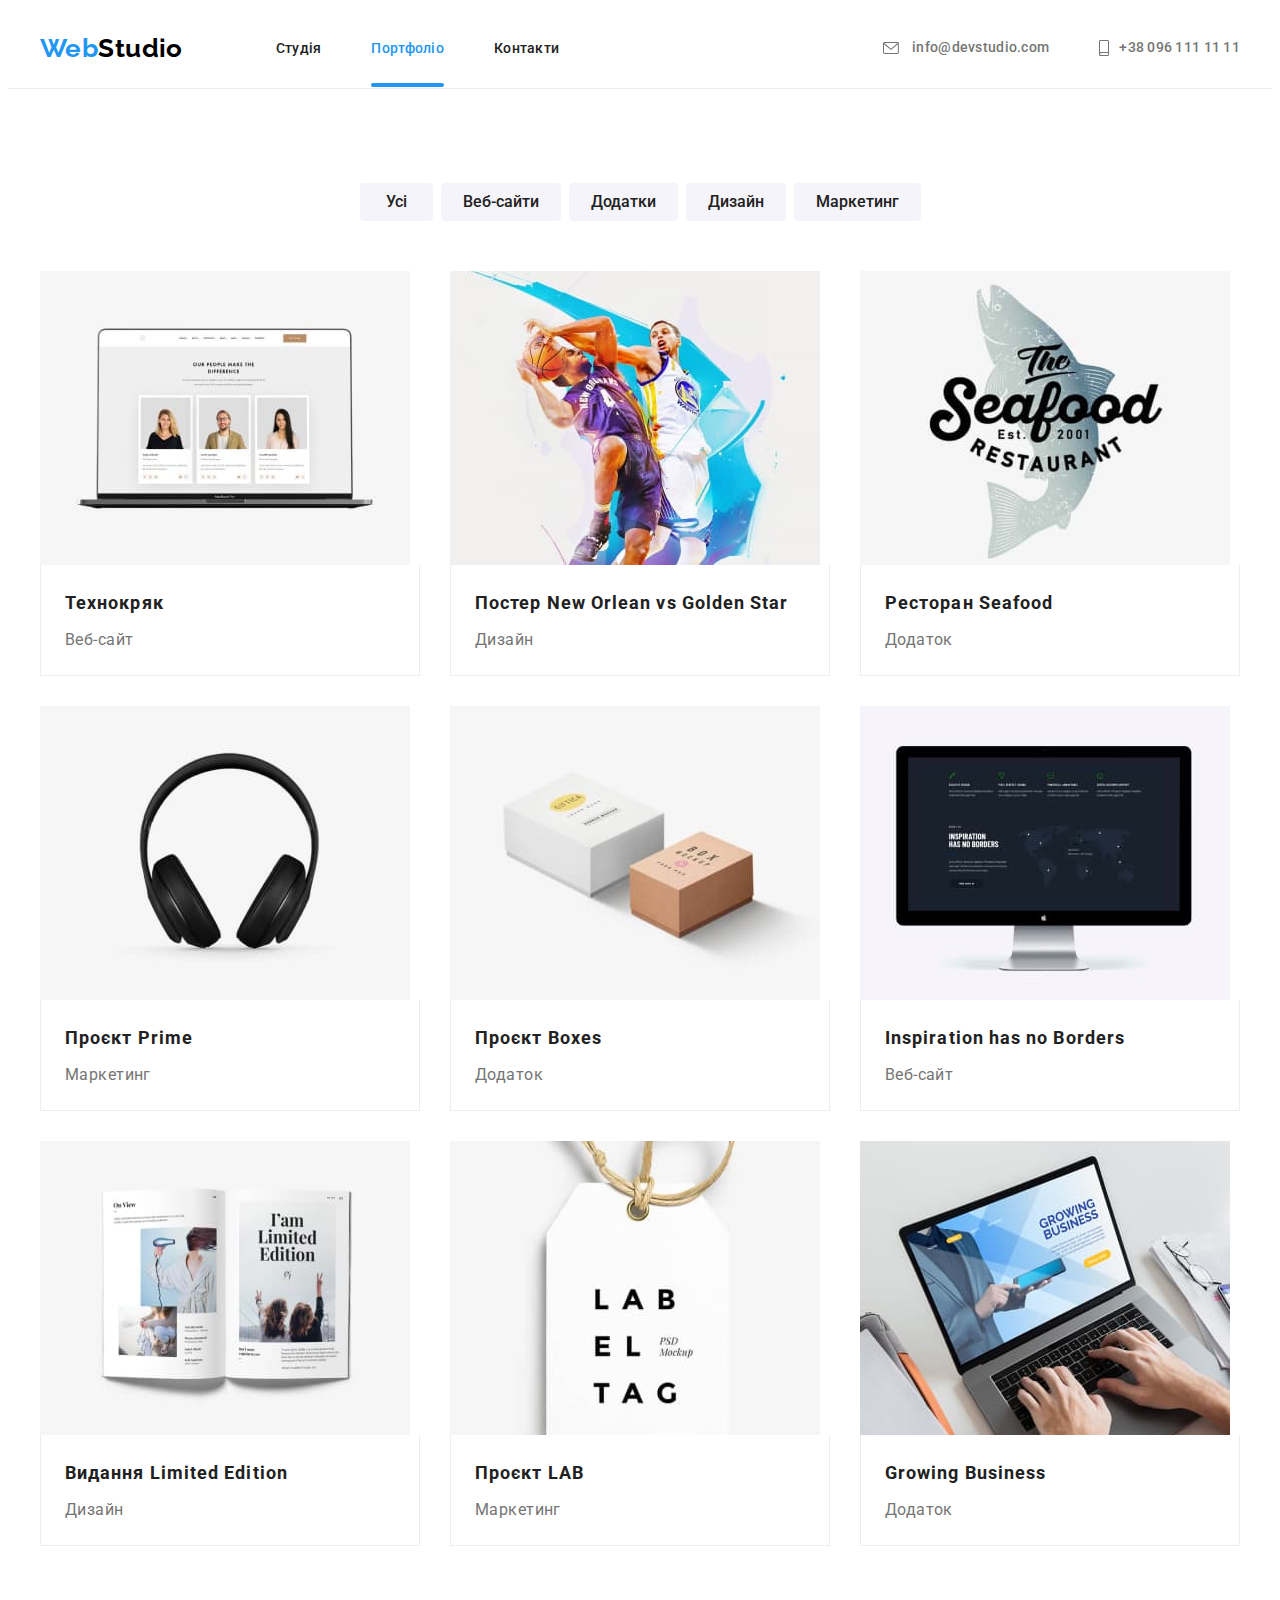
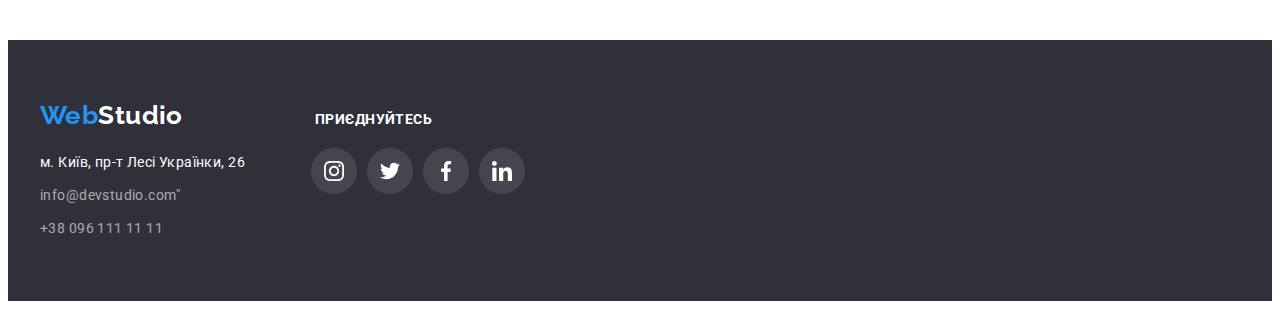
==== portfolio.html @ 01192f6f "Копіювання файлів" ====
<!DOCTYPE html>
<html lang="uk">
  <head>
    <meta charset="UTF-8" />
    <meta http-equiv="X-UA-Compatible" content="IE=edge" />
    <meta name="viewport" content="width=device-width, initial-scale=1.0" />
    <title>Портфоліо</title>
    <link
      href="https://fonts.googleapis.com/css2?family=Raleway:wght@700&family=Roboto:wght@400;500;700;900&display=swap"
      rel="stylesheet"
    />
    <link
      rel="stylesheet"
      href="https://cdnjs.cloudflare.com/ajax/libs/modern-normalize/1.1.0/modern-normalize.min.css"
      integrity="sha512-wpPYUAdjBVSE4KJnH1VR1HeZfpl1ub8YT/NKx4PuQ5NmX2tKuGu6U/JRp5y+Y8XG2tV+wKQpNHVUX03MfMFn9Q=="
      crossorigin="anonymous"
      referrerpolicy="no-referrer"
    />
    <link rel="stylesheet" href="./css/styles.css" />
  </head>
  <body>
    <header class="nav">
      <div class="container main-nav">
        <a class="nav-logo logo-top" href="/"><span class="logo">Web</span>Studio</a>
        <nav>
          <ul class="list">
            <li class="item"><a class="nav-list" href="./index.html">Студія</a></li>
            <li class="item"><a class="nav-list current" href="">Портфоліо</a></li>
            <li class="item"><a class="nav-list" href="">Контакти</a></li>
          </ul>
        </nav>
        <ul class="list list-contact">
          <li class="item nav-icon">
            <a class="nav-list tint" href="mailto:info@devstudio.com">
              <svg class="icon-mail" width="16" height="12">
                <use href="./images/symbol-defs.svg#icon-envelope"></use>
              </svg>
              info@devstudio.com
            </a>
          </li>
          <li class="item nav-icon">
            <a class="nav-list tint nav-icon" href="tel:+380961111111">
              <svg class="icon-phone" width="10" height="16">
                <use href="./images/symbol-defs.svg#icon-smartphone"></use>
              </svg>
              +38 096 111 11 11
            </a>
          </li>
        </ul>
      </div>
    </header>
    <main>
      <section class="section">
        <div class="container">
          <h1 class="visually-hidden">Наші роботи</h1>
          <ul class="list filter-list">
            <li><button type="button" class="filter tip">Усі</button></li>
            <li>
              <button type="button" class="filter tip">Веб-сайти</button>
            </li>
            <li><button type="button" class="filter tip">Додатки</button></li>
            <li><button type="button" class="filter tip">Дизайн</button></li>
            <li>
              <button type="button" class="filter tip">Маркетинг</button>
            </li>
          </ul>
          <ul class="list flex-list">
            <li class="flex-element">
              <a href="" class="work-list">
                <div class="work-image">
                  <img src="./images/portfolio1.jpg" alt="Веб-сайт" width="370" height="294" />
                  <p class="work-image-text">
                    Ресурс пропонує комплексні пропозиції з різним рівнем функціоналу та сервісів.
                    Все це дозволить відвідувачу отримати вичерпні відомості про компанію чи
                    приватну особу.
                  </p>
                </div>
                <div class="work-border">
                  <h2 class="work-name title">Технокряк</h2>
                  <p class="work-text">Веб-сайт</p>
                </div></a
              >
            </li>
            <li class="flex-element">
              <a href="" class="work-list">
                <div class="work-image">
                  <img src="./images/portfolio2.jpg" alt="Постер" width="370" height="294" />
                  <p class="work-image-text">
                    Ресурс пропонує комплексні пропозиції з різним рівнем функціоналу та сервісів.
                    Все це дозволить відвідувачу отримати вичерпні відомості про компанію чи
                    приватну особу.
                  </p>
                </div>
                <div class="work-border">
                  <h2 class="work-name title">Постер New Orlean vs Golden Star</h2>
                  <p class="work-text">Дизайн</p>
                </div></a
              >
            </li>
            <li class="flex-element">
              <a href="" class="work-list"
                >
                <div class="work-image">
                  <img
                    src="./images/portfolio3.jpg"
                    alt="Ресторан Seafood"
                    width="370"
                    height="294"
                  />
                  <p class="work-image-text">
                    Ресурс пропонує комплексні пропозиції з різним рівнем функціоналу та сервісів.
                    Все це дозволить відвідувачу отримати вичерпні відомості про компанію чи
                    приватну особу.
                  </p>
                </div>
                <div class="work-border">
                  <h2 class="work-name title">Ресторан Seafood</h2>
                  <p class="work-text">Додаток</p>
                </div></a
              >
            </li>
            <li class="flex-element">
              <a href="" class="work-list"
                >
                <div class="work-image"> 
                  <img src="./images/portfolio4.jpg" alt="Проєкт Prime" width="370" height="294" />
                  <p class="work-image-text">
                    Ресурс пропонує комплексні пропозиції з різним рівнем функціоналу та сервісів.
                    Все це дозволить відвідувачу отримати вичерпні відомості про компанію чи
                    приватну особу.
                  </p>
                </div>
                <div class="work-border">
                  <h2 class="work-name title">Проєкт Prime</h2>
                  <p class="work-text">Маркетинг</p>
                </div></a
              >
            </li>
            <li class="flex-element">
              <a href="" class="work-list"
                >
                <div class="work-image">
                  <img src="./images/portfolio5.jpg" alt="Проєкт Boxes" width="370" height="294" />
                  <p class="work-image-text">
                    Ресурс пропонує комплексні пропозиції з різним рівнем функціоналу та сервісів.
                    Все це дозволить відвідувачу отримати вичерпні відомості про компанію чи
                    приватну особу.
                  </p>
                </div>
                <div class="work-border">
                  <h2 class="work-name title">Проєкт Boxes</h2>
                  <p class="work-text">Додаток</p>
                </div></a
              >
            </li>
            <li class="flex-element">
              <a href="" class="work-list"
                >
                <div class="work-image">
                  <img
                    src="./images/portfolio6.jpg"
                    alt="Розробка веб-сайтів"
                    width="370"
                    height="294"
                  />
                  <p class="work-image-text">
                    Ресурс пропонує комплексні пропозиції з різним рівнем функціоналу та сервісів.
                    Все це дозволить відвідувачу отримати вичерпні відомості про компанію чи
                    приватну особу.
                  </p>
                </div>
                <div class="work-border">
                  <h2 class="work-name title">Inspiration has no Borders</h2>
                  <p class="work-text">Веб-сайт</p>
                </div></a
              >
            </li>
            <li class="flex-element">
              <a href="" class="work-list"
                >
                <div class="work-image">
                  <img src="./images/portfolio7.jpg" alt="Книга" width="370" height="294" />
                  <p class="work-image-text">
                    Ресурс пропонує комплексні пропозиції з різним рівнем функціоналу та сервісів.
                    Все це дозволить відвідувачу отримати вичерпні відомості про компанію чи
                    приватну особу.
                  </p>
                </div>
                <div class="work-border">
                  <h2 class="work-name title">Видання Limited Edition</h2>
                  <p class="work-text">Дизайн</p>
                </div></a
              >
            </li>
            <li class="flex-element">
              <a href="" class="work-list"
                >
                <div class="work-image">
                  <img src="./images/portfolio8.jpg" alt="Логотип" width="370" height="294" />
                  <p class="work-image-text">
                    Ресурс пропонує комплексні пропозиції з різним рівнем функціоналу та сервісів.
                    Все це дозволить відвідувачу отримати вичерпні відомості про компанію чи
                    приватну особу.
                  </p>
                </div>
                <div class="work-border">
                  <h2 class="work-name title">Проєкт LAB</h2>
                  <p class="work-text">Маркетинг</p>
                </div></a
              >
            </li>
            <li class="flex-element">
              <a href="" class="work-list"
                >
                <div class="work-image">
                  <img src="./images/portfolio9.jpg" alt="Ноутбук" width="370" height="294" />
                  <p class="work-image-text">
                    Ресурс пропонує комплексні пропозиції з різним рівнем функціоналу та сервісів.
                    Все це дозволить відвідувачу отримати вичерпні відомості про компанію чи
                    приватну особу.
                  </p>
                </div>
                <div class="work-border">
                  <h2 class="work-name title">Growing Business</h2>
                  <p class="work-text">Додаток</p>
                </div></a
              >
            </li>
          </ul>
        </div>
      </section>
    </main>
    <footer class="footer">
      <div class="container footer-list">
        <div class="footer-content">
          <a class="nav-logo" href="/"
            ><span class="logo">Web</span><span class="logo-footer">Studio</span></a
          >
          <address class="address">
            <ul class="list footer-flex">
              <li class="footer-item">
                <a class="footer-nav" href="#"> м. Київ, пр-т Лесі Українки, 26</a>
              </li>
              <li class="footer-item">
                <a class="footer-nav accent" href="mailto:info@devstudio.com"
                  >info@devstudio.com"</a
                >
              </li>
              <li class="footer-item">
                <a class="footer-nav accent" href="tel:+380961111111">+38 096 111 11 11</a>
              </li>
            </ul>
          </address>
        </div>
        <div class="footer-join">
          <h2 class="join-title">Приєднуйтесь</h2>
          <ul class="footer-join-list">
            <li class="footer-join-item">
              <a href="" class="team-icon join-icon">
                <svg class="icon-social">
                  <use href="./images/symbol-defs.svg#icon-instagram"></use>
                </svg>
              </a>
            </li>
            <li class="footer-join-item">
              <a href="" class="team-icon join-icon">
                <svg class="icon-social">
                  <use href="./images/symbol-defs.svg#icon-twitter"></use>
                </svg>
              </a>
            </li>
            <li class="footer-join-item">
              <a href="" class="team-icon join-icon">
                <svg class="icon-social">
                  <use href="./images/symbol-defs.svg#icon-facebook"></use>
                </svg>
              </a>
            </li>
            <li class="footer-join-item">
              <a href="" class="team-icon join-icon">
                <svg class="icon-social">
                  <use href="./images/symbol-defs.svg#icon-linkedin"></use>
                </svg>
              </a>
            </li>
          </ul>
        </div>
      </div>
    </footer>
  </body>
</html>
---- css/styles.css ----
:root {
  --white: #ffffff;
  --black: #000000;
  --black-title: #212121;
  --blue: #2196f3;
  --bg-black: #2f303a;
  --color-text: #757575;
  --bg-white: #f5f4fa;
  --color-border: #eeeeee;
  --icon-color: #afb1b8;
  --timing-function: cubic-bezier(0.4, 0, 0.2, 1);
}
body {
  color: var(--color-text);
  font-family: 'Roboto', sans-serif;
  font-size: 14px;
  letter-spacing: 0.03em;
  background-color: var(--white);
}
h1,
h2,
h3,
p {
  margin-top: 0;
  margin-bottom: 0;
}
img {
  display: block;
}
.container {
  width: 1200px;
  padding-left: 15px;
  padding-right: 15px;
  margin: 0 auto;
}
.section {
  padding-top: 94px;
  padding-bottom: 94px;
}
.section-second {
  padding-top: 0;
}
.title {
  color: var(--black-title);
}

.list,
.main-nav,
.flex-container {
  display: flex;
}

.list {
  list-style: none;
  padding: 0;
  margin: 0;
}
.flex-content {
  flex-wrap: wrap;
  gap: 30px;
}

.list .item:not(:last-child) {
  margin-right: 50px;
}
.main-nav {
  align-items: center;
}
.list-contact {
  margin-left: auto;
}
.nav-logo {
  text-decoration: none;
  color: var(--black);
  font-family: 'Raleway', sans-serif;
  font-weight: 700;
  font-size: 26px;
  line-height: 1.17;
}
.logo-top {
  padding-top: 24px;
  padding-bottom: 24px;
  margin-right: 93px;
}
.logo {
  color: var(--blue);
}
.logo-footer {
  color: var(--white);
}
.nav {
  border-bottom: 1px solid var(--color-border);
}
.nav-list {
  padding-top: 32px;
  padding-bottom: 32px;
  color: var(--black-title);
  text-decoration: none;
  font-weight: 500;
  line-height: 1.14;
  letter-spacing: 0.02em;
  position: relative;

  transition: color 250ms var(--timing-function);
}
.nav-list:hover,
.nav-list:focus {
  color: var(--blue);
}
.nav-icon {
  display: flex;
  align-items: center;
}
.icon-phone,
.icon-mail {
  margin-right: 10px;
}
.current {
  color: var(--blue);
}
.current::after {
  content: '';
  display: inline-block;
  position: absolute;
  width: 100%;
  height: 4px;
  left: 0px;
  bottom: 1px;
  background: var(--blue);
  border-radius: 2px;
  opacity: 1;
}

.icon-phone,
.icon-mail {
  fill: currentColor;
  vertical-align: middle;
}

.tint {
  color: var(--color-text);
}
.hero {
  text-align: center;
}
.hero-image {
  height: 600px;
  max-width: 1600px;
  margin-left: auto;
  margin-right: auto;
  background-image: linear-gradient(to right, rgba(47, 48, 58, 0.4), rgba(47, 48, 58, 0.4)),
    url(../images/hero.jpg);
  background-repeat: no-repeat;
  background-size: cover;
  background-color: #c4c4c4;
  padding-top: 200px;
  padding-bottom: 200px;
}

.hero-title {
  width: 696px;
  color: var(--white);
  font-weight: 900;
  font-size: 44px;
  line-height: 1.36;
  letter-spacing: 0.06em;
  text-transform: uppercase;
  margin-bottom: 30px;
  margin-left: auto;
  margin-right: auto;
}
.hero-btn {
  border-width: 0;
  display: inline-block;
  border-radius: 4px;
  padding: 10px 32px;
  min-width: 216px;
  color: var(--white);
  font-family: inherit;
  font-weight: 700;
  font-size: 16px;
  line-height: 1.88;
  text-align: center;
  letter-spacing: 0.06em;
  background-color: var(--blue);
  cursor: pointer;
  box-shadow: 0px 4px 4px rgba(0, 0, 0, 0.15);
}

.visually-hidden {
  position: absolute;
  width: 1px;
  height: 1px;
  margin: -1px;
  border: 0;
  padding: 0;
  white-space: nowrap;
  clip-path: inset(100%);
  clip: rect(0 0 0 0);
  overflow: hidden;
}
.credo-icon {
  width: 270px;
  height: 120px;
  margin-bottom: 30px;
  display: inline-flex;
  background-color: var(--bg-white);
  align-items: center;
  justify-content: center;
  border-radius: 4px;
}
.credo-icon-size {
  width: 70px;
  height: 70px;
}
.credo-title {
  font-size: 14px;
  line-height: 1.14;
  margin-bottom: 10px;
  text-transform: uppercase;
}

.credo-text {
  line-height: 1.71;
}
.flex-container {
  flex-wrap: wrap;
  gap: 30px;
}
.credo-item {
  flex-basis: calc((100%- 3 * 30px) / 4);
  max-width: 270px;
}
.project {
  position: relative;
}
.project-block {
  position: absolute;
  left: 0;
  bottom: 0;
  width: 100%;
  height: 70px;
  background: rgba(47, 48, 58, 0.8);
  display: inline-flex;
  justify-content: center;
  align-items: center;
}
.project-title {
  display: inline-flex;
  font-size: 14px;
  line-height: 1.14;
  text-align: center;
  text-transform: uppercase;
  color: var(--white);
}
.team {
  background: var(--bg-white);
}
.team-title {
  color: var(--black-title);
  font-size: 36px;
  line-height: 1.17;
  text-align: center;
  margin-bottom: 50px;
}

.team-name {
  line-height: 1.19;
  margin-bottom: 10px;
  text-align: center;
}
.tip {
  color: var(--black-title);
  font-size: 16px;
  font-weight: 500;
}
.team-card {
  padding-top: 30px;
  padding-bottom: 30px;
}
.team-job {
  font-size: 16px;
  line-height: 1.18;
  text-align: center;
  margin-bottom: 16px;
}
.team-border {
  background-color: var(--white);
  border: 1px solid --black;
  box-shadow: 0px 1px 3px rgba(0, 0, 0, 0.12), 0px 1px 1px rgba(0, 0, 0, 0.14),
    0px 2px 1px rgba(0, 0, 0, 0.2);
  border-radius: 0px 0px 4px 4px;
}
.team-list {
  list-style: none;
  padding-left: 0;
  margin: 0;
  display: flex;
  justify-content: center;
  gap: 10px;
}
.team-item {
  color: var(--icon-color);
}
.team-icon {
  display: inline-flex;
  width: 44px;
  height: 44px;
  border: 1px solid transparent;
  border-radius: 50%;
  color: var(--icon-color);
  align-items: center;
  justify-content: center;

  transition: background-color 250ms var(--timing-function),
    color 250ms var(--timing-function);
}
.team-icon:hover,
.team-icon:focus {
  background-color: var(--blue);
  color: var(--white);
}
.icon-social {
  width: 20px;
  height: 20px;
  fill: currentColor;
}

.filter {
  border-width: 0;
  display: inline-block;
  padding: 6px 22px;
  min-width: 73px;
  line-height: 1.63;
  font-family: inherit;
  background-color: var(--bg-white);
  text-align: center;
  cursor: pointer;
  border-radius: 4px;
  box-shadow: none;

  transition: color 250ms var(--timing-function),
    background-color 250ms var(--timing-function), box-shadow 250ms var(--timing-function);
}
.filter:hover,
.filter:focus {
  color: var(--white);
  background-color: var(--blue);
  box-shadow: 0px 3px 1px rgba(0, 0, 0, 0.1), 0px 1px 2px rgba(0, 0, 0, 0.08),
    0px 2px 2px rgba(0, 0, 0, 0.12);
}
.filter-list {
  justify-content: center;
  gap: 8px;
  margin-bottom: 50px;
}
.flex-list {
  flex-wrap: wrap;
  gap: 30px;
}
.flex-element {
  flex-basis: calc((100% - 2 * 30px) / 3);
}

.work-name {
  font-size: 18px;
  line-height: 2;
  letter-spacing: 0.06em;
  margin-bottom: 4px;
  text-align: left;
}
.work-text {
  color: var(--color-text);
  font-size: 16px;
  line-height: 1.88;
  text-align: left;
}
.work-border {
  padding: 20px 24px;
  border: 1px solid var(--color-border);
  border-top: 0;
}
.work-list {
  text-decoration: none;
  display: block;

  transition: box-shadow 250ms var(--timing-function);
}

.work-list:hover,
.work-list:focus {
  box-shadow: 0px 1px 1px rgba(0, 0, 0, 0.12), 0px 4px 4px rgba(0, 0, 0, 0.06),
    1px 4px 6px rgba(0, 0, 0, 0.16);
}
.work-image {
  position: relative;
  overflow: hidden;
}
.work-image-text {
  position: absolute;
  top: 0;
  height: 100%;
  padding: 63px 24px;
  font-size: 18px;
  line-height: 1.56;
  color: #ffffff;
  background: rgba(33, 150, 243, 0.9);
  transform: translateY(100%); 

  transition: transform 250ms var(--timing-function);

}
.work-list:hover .work-image-text,
.work-list:focus .work-image-text {
  transform: translateY(0%);
}


.clients-title {
  font-size: 36px;
  line-height: 1.17;
  text-align: center;
  margin-bottom: 50px;
}
.clients-list {
  list-style: none;
  padding-left: 0;
  display: flex;
  gap: 30px;
}

.clients-icon {
  width: 170px;
  height: 92px;
  border: 1px solid var(--icon-color);
  border-radius: 4px;
  display: inline-flex;
  align-items: center;
  justify-content: center;
  color: var(--icon-color);

  transition: color 250ms var(--timing-function), border 250ms var(--timing-function);
}
.clients-icon:hover,
.clients-icon:focus {
  color: var(--blue);
  border: 1px solid var(--blue);
}

.clients-icon-size {
  width: 106px;
  height: 60px;
  fill: currentColor;
}

.footer {
  background-color: var(--bg-black);
  padding-top: 60px;
  padding-bottom: 60px;
}

.footer-flex {
  flex-direction: column;
}
.footer-flex .footer-item:not(:last-child) {
  margin-bottom: 9px;
}

.address {
  font-style: normal;
  margin-top: 20px;
}
.footer-nav {
  color: var(--white);
  line-height: 1.71;
  text-decoration: none;

  transition: color 250ms var(--timing-function);
}
.accent {
  color: rgba(255, 255, 255, 0.6);
}
.footer-nav:hover,
.footer-nav:focus {
  color: var(--blue);
}

.join-title {
  font-size: 14px;
  line-height: 1.14;
  margin-bottom: 20px;
  text-transform: uppercase;
  color: var(--white);
}
.footer-list {
  display: flex;
  gap: 70px;
  align-items: baseline;
}
.footer-join-list {
  max-width: 206px;
  list-style: none;
  padding-left: 0;
  margin: 0;
  display: flex;
  justify-content: center;
  gap: 10px;
}
.join-icon {
  color: var(--white);
  background: rgba(255, 255, 255, 0.1);

  transition: background-color 250ms var(--timing-function);
}
.backdrop {
  position: fixed;
  top: 0;
  left: 0;
  width: 100vw;
  height: 100vh;
  background: rgba(0, 0, 0, 0.2);

  transition: opacity 250ms cubic-bezier(0.4, 0, 0.2, 1),
    visibility 250ms cubic-bezier(0.4, 0, 0.2, 1);
}
.modal {
  position: absolute;
  min-width: 528px;
  min-height: 581px;
  left: 50%;
  top: 50%;
  background: var(--white);
  box-shadow: 0px 1px 3px rgba(0, 0, 0, 0.12), 0px 1px 1px rgba(0, 0, 0, 0.14),
    0px 2px 1px rgba(0, 0, 0, 0.2);
  border-radius: 4px;
  
  transform: translate(-50%, -50%) scale(1);
  transition: transform 250ms cubic-bezier(0.4, 0, 0.2, 1),
    box-shadow 250ms cubic-bezier(0.4, 0, 0.2, 1);
}
.backdrop.is-hidden.modal {
  transform: translate(-50%, -50%) scale(0.5);
}
.backdrop.is-hidden {
  opacity: 0;
  pointer-events: none;
  visibility: visible;
}
.modal-btn {
  position: absolute;
  top: 8px;
  right: 8px;
  width: 30px;
  height: 30px;
  padding: 0;
  border-radius: 50%;
  color: var(--icon-color);
  display: inline-flex;
  align-items: center;
  justify-content: center;
  border: 1px solid #0000001a;
  background-color: transparent;
  cursor: pointer;
}
.modal-icon {
  width: 18px;
  height: 18px;
}
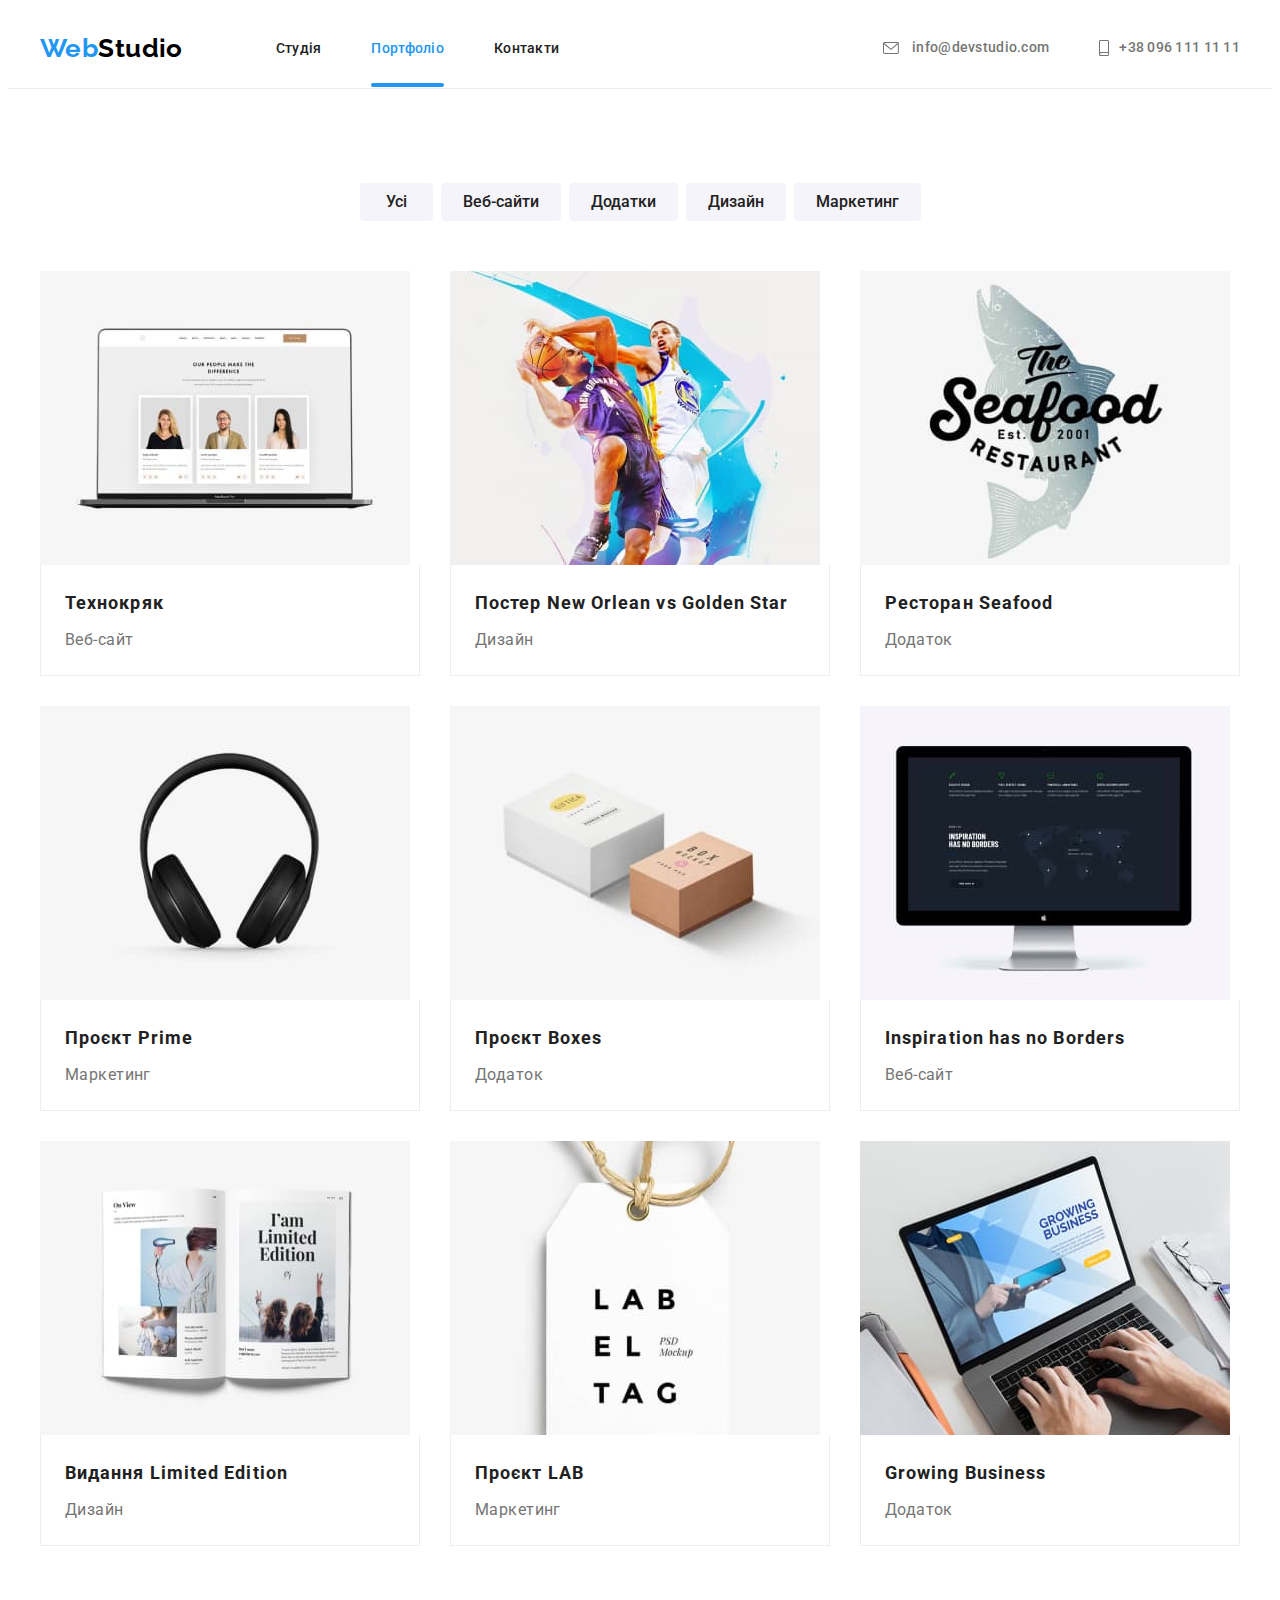
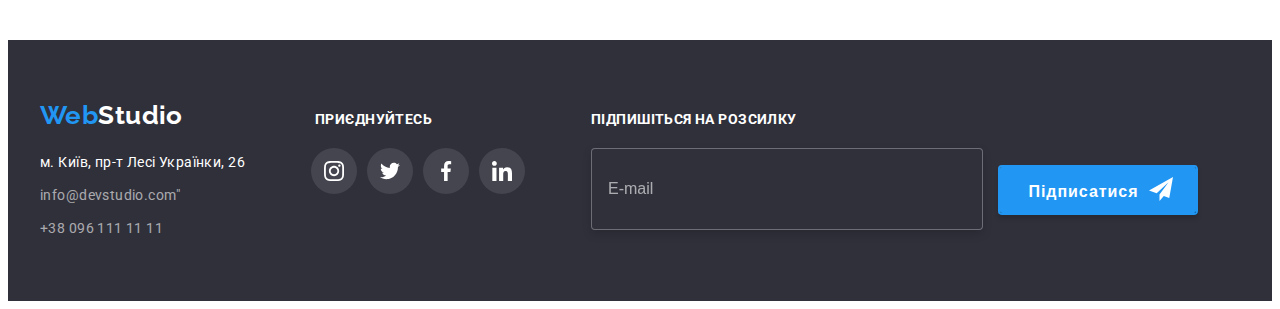
==== commit 4c3eee4d: "Додавання форм та стилів" ====
--- a/portfolio.html
+++ b/portfolio.html
@@ -285,6 +285,18 @@
             </li>
           </ul>
         </div>
+        <div class="footer-form">
+          <p class="footer-form-title">Підпишіться на розсилку</p>
+          <form action="" class="form-footer">
+            <input type="email" class="form-footer-input" placeholder="E-mail" required/>
+            <button type="submit" class="form-footer-btn">
+              <span class="form-footer-label">Підписатися</span> 
+              <svg class="footer-form-icon">
+                <use href="./images/symbol-defs.svg#icon-send"></use>
+              </svg>
+            </button>
+          </form>
+        </div>
       </div>
     </footer>
   </body>
--- a/css/styles.css
+++ b/css/styles.css
@@ -312,8 +312,7 @@
   align-items: center;
   justify-content: center;
 
-  transition: background-color 250ms var(--timing-function),
-    color 250ms var(--timing-function);
+  transition: background-color 250ms var(--timing-function), color 250ms var(--timing-function);
 }
 .team-icon:hover,
 .team-icon:focus {
@@ -339,8 +338,8 @@
   border-radius: 4px;
   box-shadow: none;
 
-  transition: color 250ms var(--timing-function),
-    background-color 250ms var(--timing-function), box-shadow 250ms var(--timing-function);
+  transition: color 250ms var(--timing-function), background-color 250ms var(--timing-function),
+    box-shadow 250ms var(--timing-function);
 }
 .filter:hover,
 .filter:focus {
@@ -405,16 +404,14 @@
   line-height: 1.56;
   color: #ffffff;
   background: rgba(33, 150, 243, 0.9);
-  transform: translateY(100%); 
+  transform: translateY(100%);
 
   transition: transform 250ms var(--timing-function);
-
 }
 .work-list:hover .work-image-text,
 .work-list:focus .work-image-text {
   transform: translateY(0%);
 }
-
 
 .clients-title {
   font-size: 36px;
@@ -512,6 +509,72 @@
 
   transition: background-color 250ms var(--timing-function);
 }
+
+.footer-form-title {
+  font-weight: 700;
+  line-height: 1.14;
+  text-transform: uppercase;
+  color: #ffffff;
+  margin-bottom: 20px;
+}
+
+.form-footer-input {
+  width: 358px;
+  height: 50px;
+  padding: 15px 16px;
+  background-color: var(--bg-black);
+  border: 1px solid rgba(255, 255, 255, 0.3);
+  filter: drop-shadow(0px 4px 4px rgba(0, 0, 0, 0.15));
+  border-radius: 4px;
+  margin-right: 12px;
+  color: rgba(255, 255, 255, 0.6);
+
+  transition: outline 250ms var(--timing-function);
+}
+.form-footer-input:focus{
+  outline: 1px solid rgba(255, 255, 255, 0.3);
+}
+.form-footer-input::placeholder{
+font-weight: 400;
+font-size: 16px;
+line-height: 1.25;
+color: rgba(255, 255, 255, 0.6);
+}
+
+.form-footer-btn {
+  width: 200px;
+  height: 50px;
+  padding: 10px 8px 10px 28px;
+  background: var(--blue);
+  box-shadow: 0px 4px 4px rgba(0, 0, 0, 0.15);
+  border-radius: 4px;
+  outline: 2px solid var(--blue);
+  outline-offset: -2px;
+  text-align: left;
+  vertical-align: middle;
+  position: relative;
+  cursor: pointer;
+}
+.form-footer-btn:focus,
+.form-footer-btn:hover{
+  cursor: pointer;
+  
+}
+.form-footer-label{
+  font-weight: 700;
+  font-size: 16px;
+  line-height: 1.9;
+  letter-spacing: 0.06em;
+  color: #FFFFFF;
+  margin-right: 10px;
+}
+.footer-form-icon{
+  width: 24px;
+  height: 24px;
+  display: inline-flex;
+  position: absolute;
+}
+
 .backdrop {
   position: fixed;
   top: 0;
@@ -533,7 +596,8 @@
   box-shadow: 0px 1px 3px rgba(0, 0, 0, 0.12), 0px 1px 1px rgba(0, 0, 0, 0.14),
     0px 2px 1px rgba(0, 0, 0, 0.2);
   border-radius: 4px;
-  
+  padding: 40px;
+
   transform: translate(-50%, -50%) scale(1);
   transition: transform 250ms cubic-bezier(0.4, 0, 0.2, 1),
     box-shadow 250ms cubic-bezier(0.4, 0, 0.2, 1);
@@ -561,8 +625,162 @@
   border: 1px solid #0000001a;
   background-color: transparent;
   cursor: pointer;
+  fill: var(--black);
+
+  transition: fill 250ms var(--timing-function);
+}
+.modal-btn:hover,
+.modal-btn:focus {
+  fill: var(--blue);
 }
 .modal-icon {
   width: 18px;
   height: 18px;
 }
+.modal-title {
+  font-size: 20px;
+  font-weight: 700;
+  text-align: center;
+  color: var(--black-title);
+  line-height: 1.15;
+  margin-bottom: 12px;
+}
+.modal-form {
+  width: 100%;
+}
+.form-field {
+  display: flex;
+  flex-direction: column;
+  position: relative;
+  margin-bottom: 10px;
+}
+.form-lable {
+  font-size: 12px;
+  line-height: 1.17;
+  letter-spacing: 0.01em;
+}
+.form-input {
+  width: 100%;
+  height: 40px;
+  margin-top: 4px;
+  margin-bottom: 10px;
+  padding-left: 42px;
+  border: 1px solid rgba(33, 33, 33, 0.2);
+  border-radius: 4px;
+  outline: transparent;
+
+  transition: border 250ms var(--timing-function);
+}
+.form-icon {
+  height: 18px;
+  position: absolute;
+  top: 55%;
+  left: 12px;
+  transform: translateY(-50%);
+  fill: var(--black-title);
+
+  transition: fill 250ms var(--timing-function);
+}
+.form-field:focus-within > .form-icon {
+  fill: var(--blue);
+}
+.form-field:focus-within > .form-input {
+  border: 1px solid var(--blue);
+}
+.comment-field {
+  display: flex;
+  flex-direction: column;
+  margin-bottom: 20px;
+}
+.comment-label {
+  margin-bottom: 4px;
+  font-size: 12px;
+  line-height: 1.17;
+  letter-spacing: 0.01em;
+}
+.comment-user {
+  resize: none;
+  width: 100%;
+  height: 120px;
+  padding: 12px 16px;
+  border: 1px solid rgba(33, 33, 33, 0.2);
+  border-radius: 4px;
+  outline: transparent;
+}
+.comment-field:focus-within > .comment-user {
+  border: 1px solid var(--blue);
+}
+
+.comment-user::placeholder {
+  font-size: 12px;
+  line-height: 1.17;
+  letter-spacing: 0.01em;
+  color: rgba(117, 117, 117, 0.5);
+}
+.checkbox-field {
+  padding-left: 12px;
+  padding-right: 12px;
+  position: relative;
+  display: inline-block;
+  margin-bottom: 30px;
+}
+
+.checkbox-label {
+  line-height: 1.71;
+  padding-left: 25px;
+}
+.checkbox-policy {
+  font-style: normal;
+  line-height: 1.71;
+  color: var(--blue);
+}
+.checkbox-icon {
+  display: inline-block;
+  width: 16px;
+  height: 15px;
+  border-radius: 2px;
+  border: 1px solid var(--black-title);
+  position: absolute;
+  top: 50%;
+  left: 12px;
+  transform: translateY(-50%);
+  background-color: transparent;
+
+  transition: background-color 250ms var(--timing-function);
+}
+.checkbox-field:focus-within > .checkbox-icon,
+.checkbox-input:checked + .checkbox-icon{
+  background-color: var(--blue);
+  background-image: url(../images/checked.svg);
+  background-size: contain;
+  background-origin: border-box;
+  border-color: var(--blue);
+  border-radius: 2px;
+  background-repeat: no-repeat;
+}
+.form-btn {
+  width: 200px;
+  height: 50px;
+  padding: 10px 52px;
+  box-shadow: 0px 4px 4px rgba(0, 0, 0, 0.15);
+  border-radius: 4px;
+  font-weight: 700;
+  font-size: 16px;
+  line-height: 1.9;
+  display: flex;
+  align-items: center;
+  letter-spacing: 0.06em;
+  color: var(--white);
+  margin-left: auto;
+  margin-right: auto;
+  background-color: var(--blue);
+  outline: 4px solid var(--blue);
+  outline-offset: -4px;
+
+  transition: background-color 250ms var(--timing-function);
+}
+.form-btn:hover,
+.form-btn:focus {
+  background: #188ce8;
+  cursor: pointer;
+}
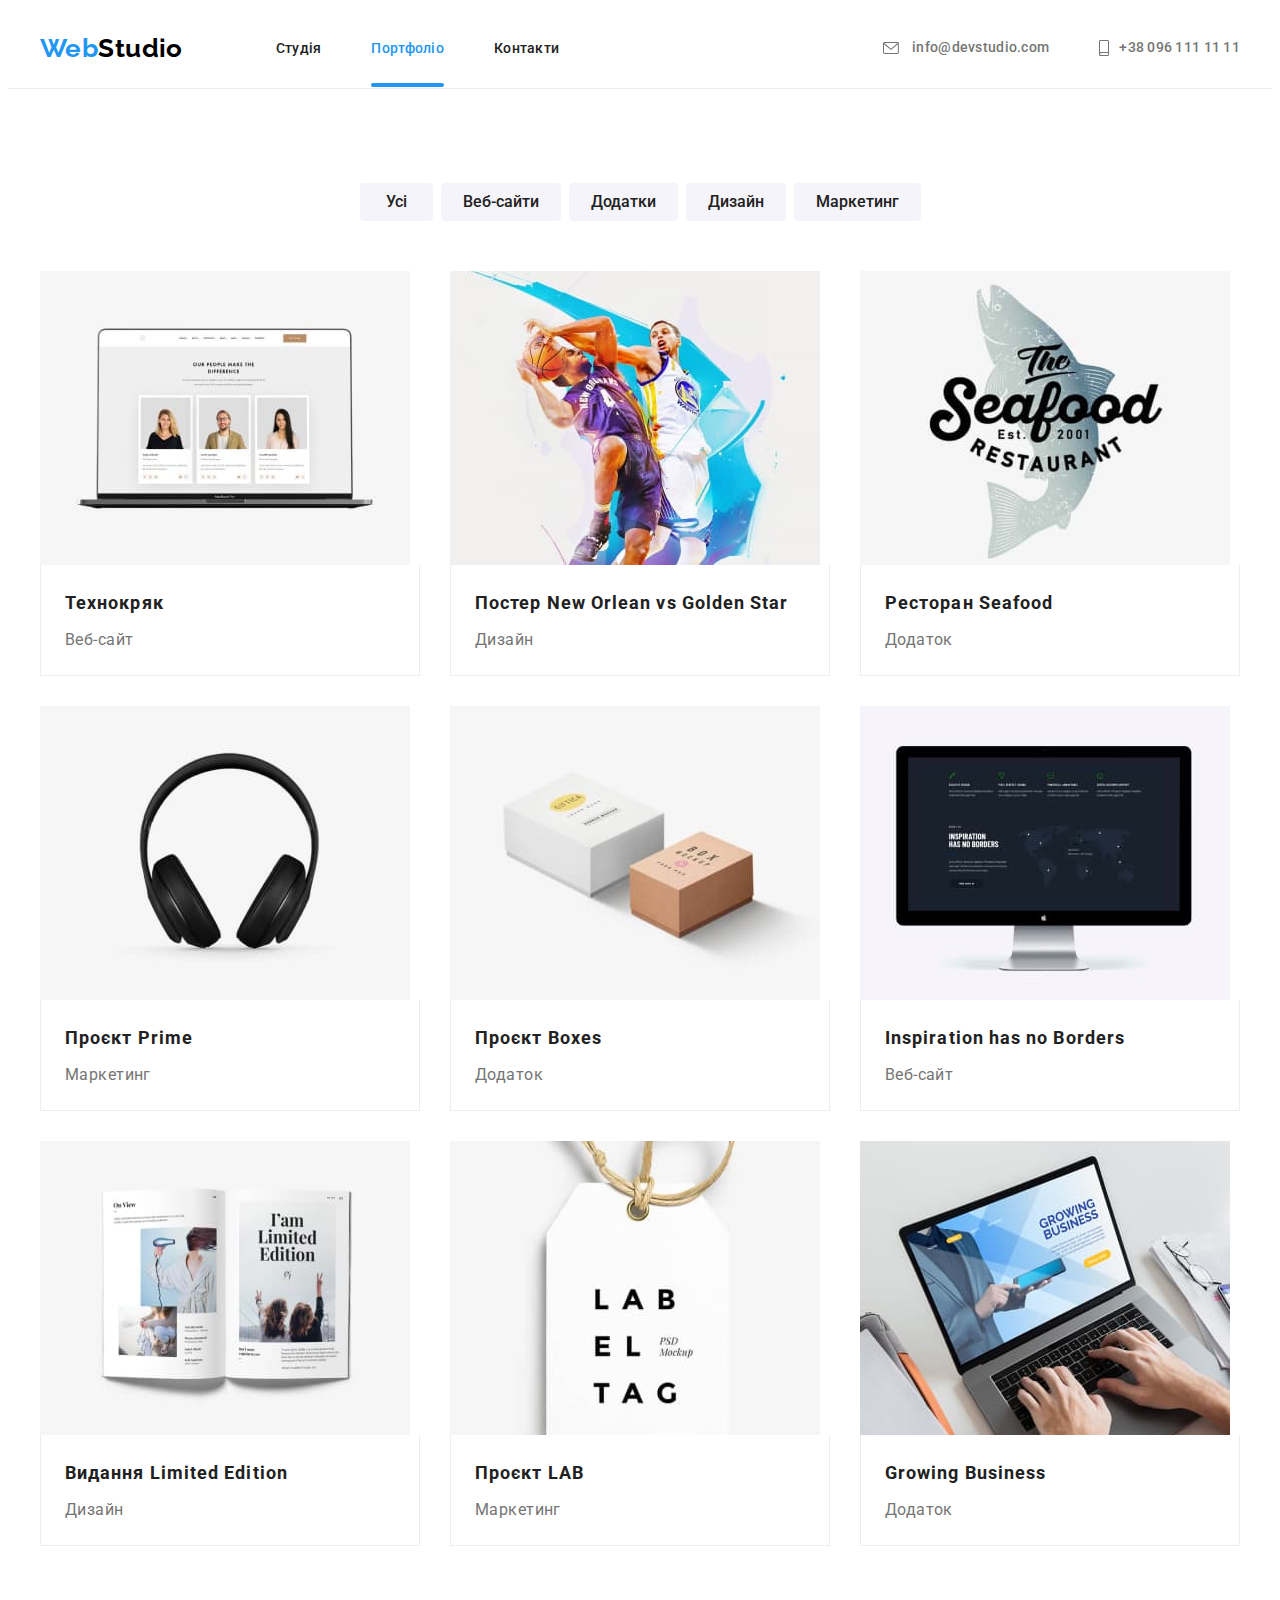
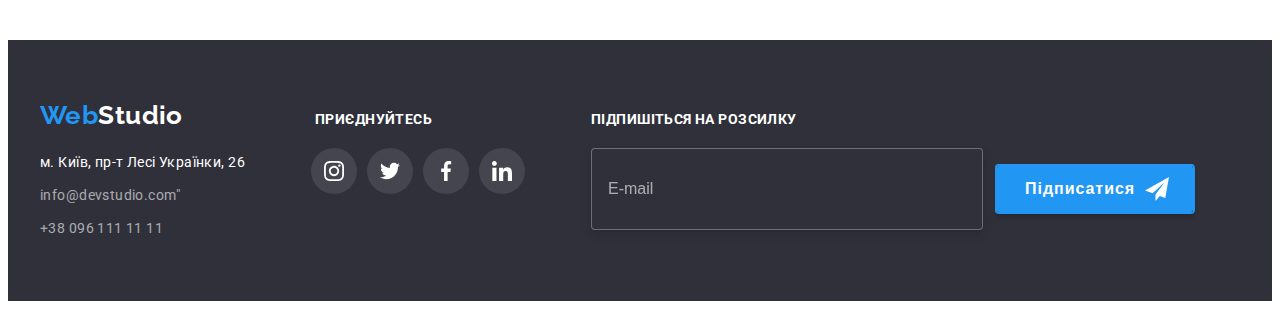
==== commit ba1b2658: "Виправлення помилок" ====
--- a/portfolio.html
+++ b/portfolio.html
@@ -287,8 +287,8 @@
         </div>
         <div class="footer-form">
           <p class="footer-form-title">Підпишіться на розсилку</p>
-          <form action="" class="form-footer">
-            <input type="email" class="form-footer-input" placeholder="E-mail" required/>
+          <form  class="form-footer">
+            <input type="email" class="form-footer-input" name="user-email" placeholder="E-mail" required/>
             <button type="submit" class="form-footer-btn">
               <span class="form-footer-label">Підписатися</span> 
               <svg class="footer-form-icon">
--- a/css/styles.css
+++ b/css/styles.css
@@ -509,7 +509,13 @@
 
   transition: background-color 250ms var(--timing-function);
 }
-
+.footer-form{
+  margin-right: auto;
+}
+.form-footer{
+  display: flex;
+  align-items: center;
+}
 .footer-form-title {
   font-weight: 700;
   line-height: 1.14;
@@ -554,6 +560,8 @@
   vertical-align: middle;
   position: relative;
   cursor: pointer;
+  display: inline-flex;
+  align-items: center;
 }
 .form-footer-btn:focus,
 .form-footer-btn:hover{
@@ -571,8 +579,6 @@
 .footer-form-icon{
   width: 24px;
   height: 24px;
-  display: inline-flex;
-  position: absolute;
 }
 
 .backdrop {
@@ -663,7 +669,6 @@
   width: 100%;
   height: 40px;
   margin-top: 4px;
-  margin-bottom: 10px;
   padding-left: 42px;
   border: 1px solid rgba(33, 33, 33, 0.2);
   border-radius: 4px;
@@ -674,9 +679,8 @@
 .form-icon {
   height: 18px;
   position: absolute;
-  top: 55%;
+  bottom: 11px;
   left: 12px;
-  transform: translateY(-50%);
   fill: var(--black-title);
 
   transition: fill 250ms var(--timing-function);
@@ -718,16 +722,15 @@
   color: rgba(117, 117, 117, 0.5);
 }
 .checkbox-field {
-  padding-left: 12px;
-  padding-right: 12px;
-  position: relative;
-  display: inline-block;
+  display: flex;
   margin-bottom: 30px;
+  align-items: center;
+  justify-content: center;
 }
 
 .checkbox-label {
   line-height: 1.71;
-  padding-left: 25px;
+  margin-left: 7px;
 }
 .checkbox-policy {
   font-style: normal;
@@ -735,28 +738,22 @@
   color: var(--blue);
 }
 .checkbox-icon {
-  display: inline-block;
+  display: block;
   width: 16px;
   height: 15px;
   border-radius: 2px;
-  border: 1px solid var(--black-title);
-  position: absolute;
-  top: 50%;
-  left: 12px;
-  transform: translateY(-50%);
+  border: 2px solid var(--black-title);
   background-color: transparent;
-
-  transition: background-color 250ms var(--timing-function);
-}
-.checkbox-field:focus-within > .checkbox-icon,
+  background-size: 2px;
+  transition: background-color 250ms var(--timing-function), background-size 250ms var(--timing-function);
+}
 .checkbox-input:checked + .checkbox-icon{
   background-color: var(--blue);
   background-image: url(../images/checked.svg);
-  background-size: contain;
-  background-origin: border-box;
+  background-size: 11px 8px;
   border-color: var(--blue);
-  border-radius: 2px;
   background-repeat: no-repeat;
+  background-position: center;
 }
 .form-btn {
   width: 200px;
@@ -778,6 +775,7 @@
   outline-offset: -4px;
 
   transition: background-color 250ms var(--timing-function);
+  
 }
 .form-btn:hover,
 .form-btn:focus {
